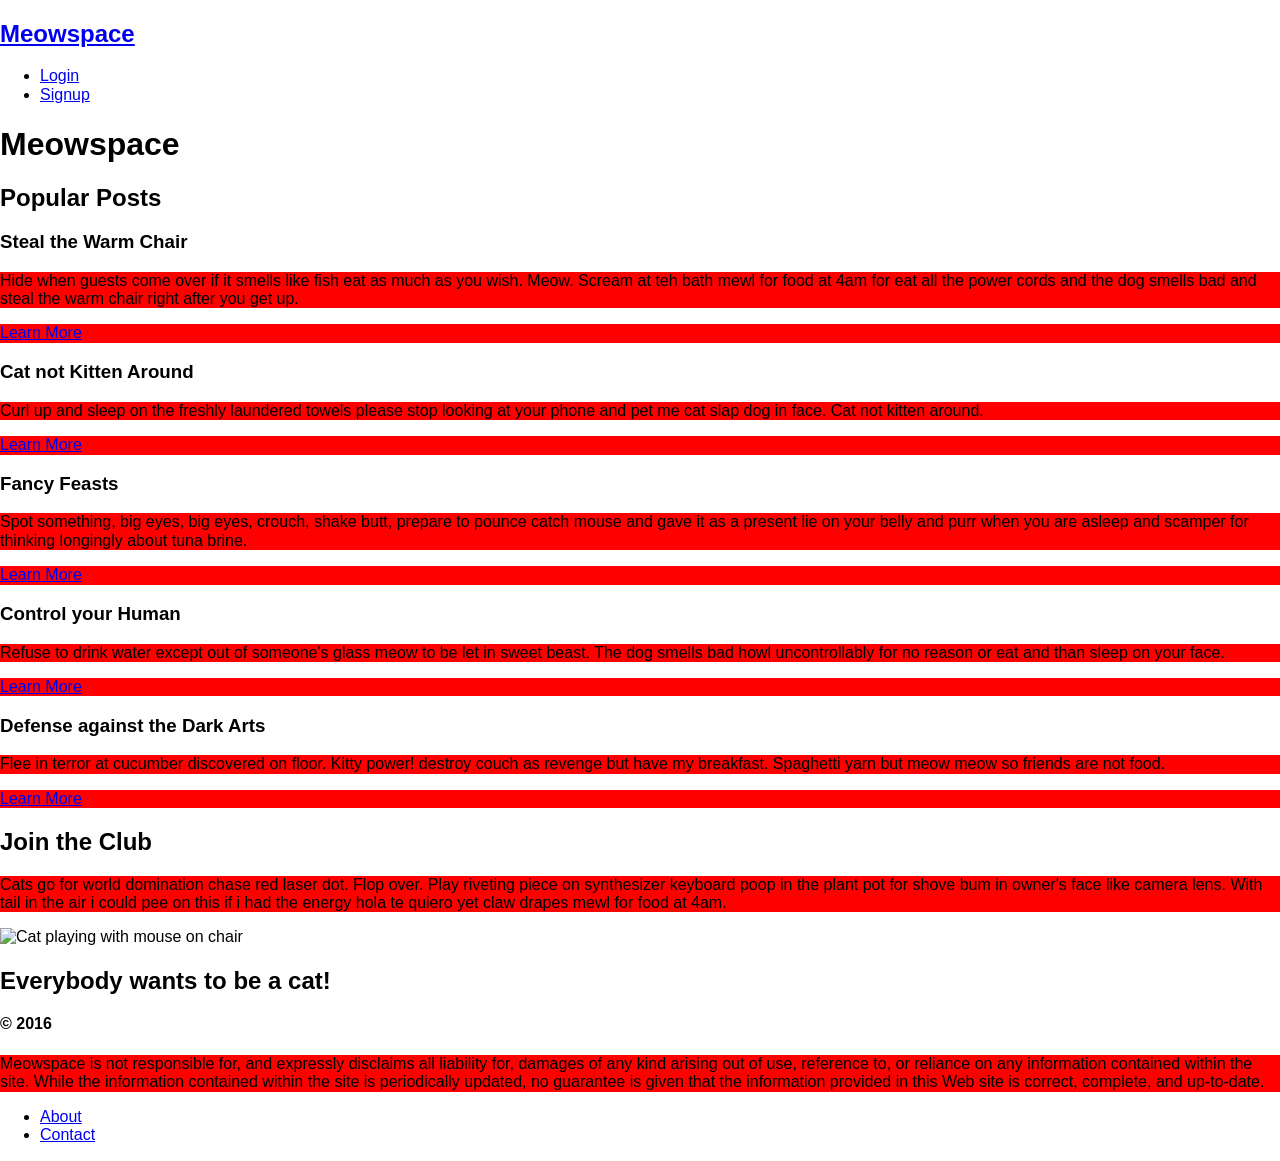
==== index.html @ f79456e4 "re-started project after files were lost. setup normailze.css" ====
<!DOCTYPE html>
<html lang="en">


  <head>
    <meta charset="UTF-8">
    <title>Meowspace</title>
      <link href="styles/normalize.css" rel="stylesheet">
      <link href="styles/main.css" rel="stylesheet"> 

  </head>

  <body>
    <header>
      <h2><a href="index.html"> Meowspace </a></h2>

      <nav>
        <ul>
          <li><a href="#login"> Login </a></li>
          <li><a href="#signup"> Signup </a> </li>
        </ul>
      </nav>
    </header>

    <main>
      <section>
        <h1> Meowspace </h1>
      </section>

      <section>
        <h2> Popular Posts </h2>

        <article>
          <h3> Steal the Warm Chair </h3>
          <p>
            Hide when guests come over if it smells like fish eat as much as you wish. Meow. Scream at teh bath mewl for food at 4am for eat all the power cords and the dog smells bad and steal the warm chair right after you get up.
          </p>
          <p><a href="#post1"> Learn More </a></p>
        </article>


        <article>
          <h3> Cat not Kitten Around </h3>
          <p>
             Curl up and sleep on the freshly laundered towels please stop looking at your phone and pet me cat slap dog in face. Cat not kitten around.
          </p>
          <p><a href="#post2"> Learn More </a></p>
        </article>

        <article>
          <h3> Fancy Feasts </h3>
          <p>
            Spot something, big eyes, big eyes, crouch, shake butt, prepare to pounce catch mouse and gave it as a present lie on your belly and purr when you are asleep and scamper for thinking longingly about tuna brine.
          </p>
          <p><a href="#post3"> Learn More </a></p>
        </article>

        <article>
          <h3> Control your Human </h3>
          <p>
            Refuse to drink water except out of someone's glass meow to be let in sweet beast. The dog smells bad howl uncontrollably for no reason or eat and than sleep on your face.
          </p>
          <p><a href="#post4"> Learn More </a></p>
        </article>

        <article>
          <h3> Defense against the Dark Arts </h3>
          <p>
            Flee in terror at cucumber discovered on floor. Kitty power! destroy couch as revenge but have my breakfast. Spaghetti yarn but meow meow so friends are not food.
          </p>
          <p><a href="#post5"> Learn More </a></p>
        </article>

      </section>

      <section>
        <h2> Join the Club </h2>
        <p>
          Cats go for world domination chase red laser dot. Flop over. Play riveting piece on synthesizer keyboard poop in the plant pot for shove bum in owner's face like camera lens. With tail in the air i could pee on this if i had the energy hola te quiero yet claw drapes mewl for food at 4am.
        </p>
        <img alt="Cat playing with mouse on chair" src="assets/join_club.jpg">
      </section>

      <section>
        <h2> Everybody wants to be a cat! </h2>
      </section>
    </main>
    <footer>
      <h4> &copy; 2016 </h4>
      <p id="disclaimer">
        Meowspace is not responsible for, and expressly disclaims all liability for, damages of any kind arising out of use, reference to, or reliance on any information contained within the site. While the information contained within the site is periodically updated, no guarantee is given that the information provided in this Web site is correct, complete, and up-to-date.
      </p>
      <nav>
        <ul>
          <li><a href="#about"> About </a></li>
          <li><a href="#contact"> Contact </a> </li>
        </ul>
      </nav>
    </footer>
  </body>
</html>
---- styles/main.css ----
p {
  background-color: red;
}
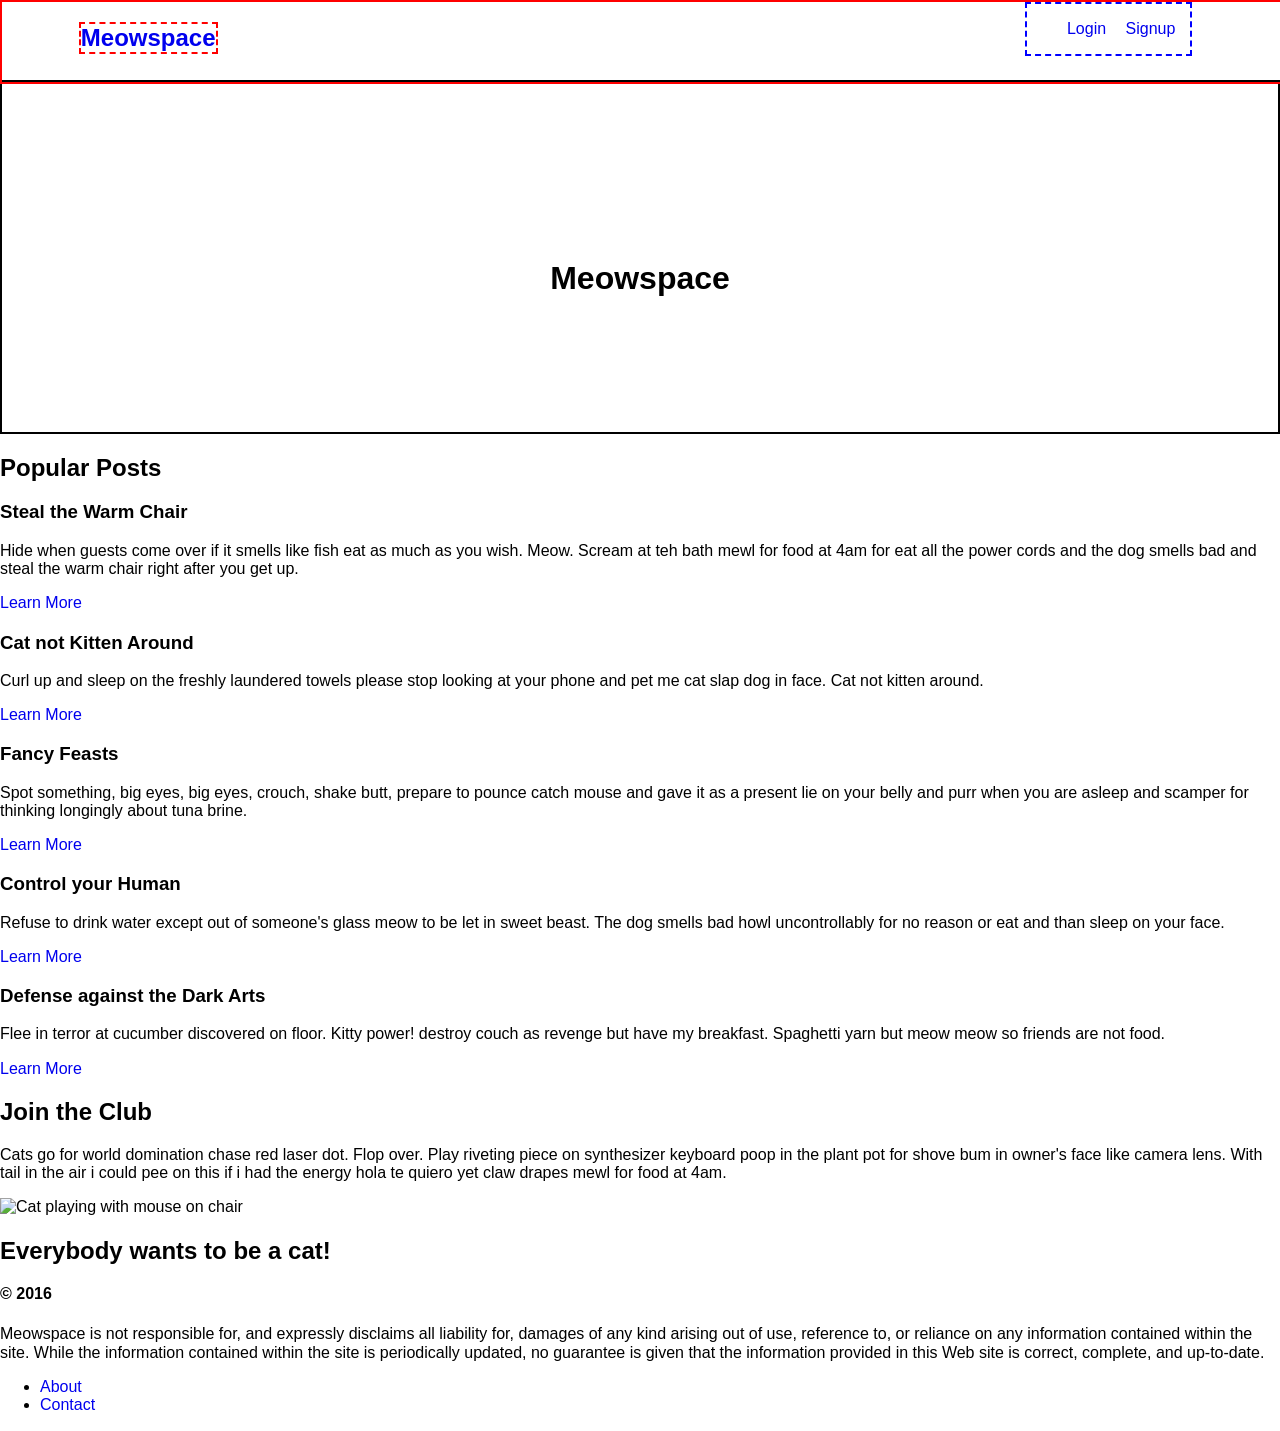
==== commit cca59dd7: "styled main title section" ====
--- a/index.html
+++ b/index.html
@@ -6,7 +6,7 @@
     <meta charset="UTF-8">
     <title>Meowspace</title>
       <link href="styles/normalize.css" rel="stylesheet">
-      <link href="styles/main.css" rel="stylesheet"> 
+      <link href="styles/main.css" rel="stylesheet">
 
   </head>
 
@@ -23,11 +23,11 @@
     </header>
 
     <main>
-      <section>
+      <section class="main-title">
         <h1> Meowspace </h1>
       </section>
 
-      <section>
+      <section class="popular posts">
         <h2> Popular Posts </h2>
 
         <article>
--- a/styles/main.css
+++ b/styles/main.css
@@ -1,3 +1,65 @@
-p {
-  background-color: red;
+
+a{
+  text-decoration: none;
 }
+
+header {
+  position: fixed;
+  top: 0px;
+  width: 100%;
+  height: 5rem;
+  border: 2px solid red;
+}
+
+header h2 {
+  border: 2px dashed red;
+  margin-left: 6%;
+  float:left;
+}
+
+header nav {
+  border: 2px dashed blue;
+  margin-right: 7%;
+  float:right;}
+
+header ul {
+  list-style-type: none;
+}
+
+header li {
+  padding-right:15px;
+  display: inline-block;
+}
+
+main {
+  margin-top: 5rem;
+}
+
+.main-title  {
+  border: 2px solid black;
+  line-height: 350px;
+  text-align: center;
+  background-image:url(../assets/hero.jpg);
+  background-size: cover;
+  background-repeat: no-repeat;
+  background-position: center;
+  height:350px;
+}
+
+.main-title {
+  /*line-height: 450px;
+  font-size: 60px;
+  font-weight: bolder;
+  color: blue;
+  text-align: center;
+  padding: 10px;*/
+  /*border: .1em dashed blue;*/
+  /*margin-top:100px;
+  height: 450px;*/
+  /*border-bottom: .1em solid black;*/
+  /*background-image:url(http:dreamicus.com/data/cat/cat-06.jpg);
+  background-size: cover;*/
+
+
+   /*/url(http://www.desibucket.com/db2/01/26053/26053.jpg));*/
+}
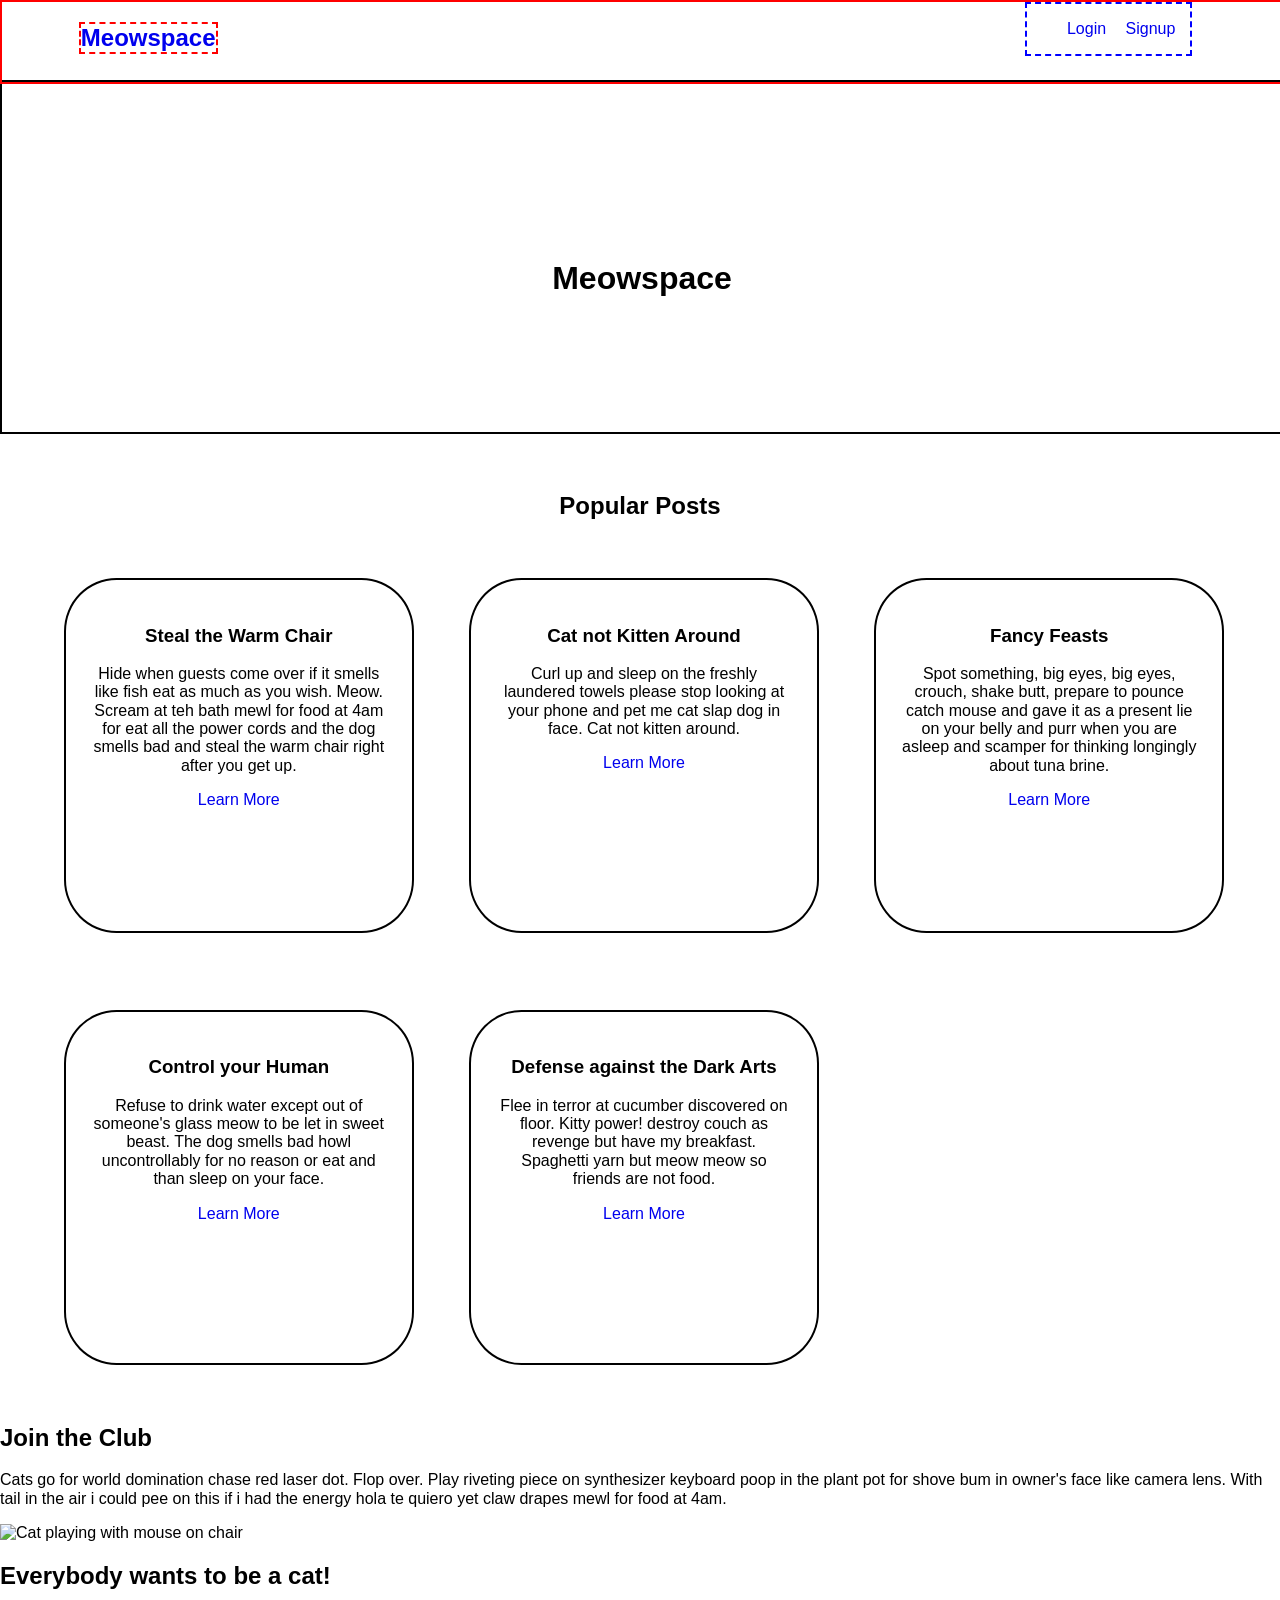
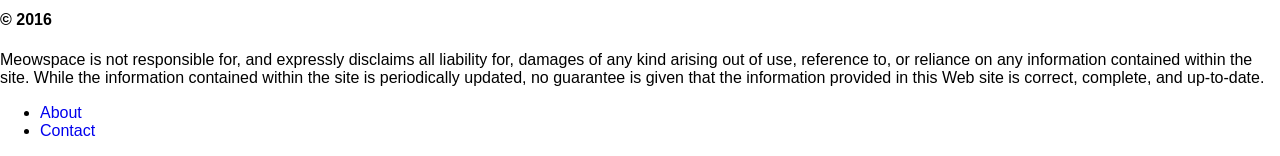
==== commit f5d0c6a7: "styled boxes in popular posts section" ====
--- a/index.html
+++ b/index.html
@@ -27,7 +27,7 @@
         <h1> Meowspace </h1>
       </section>
 
-      <section class="popular posts">
+      <section class="popular-posts">
         <h2> Popular Posts </h2>
 
         <article>
@@ -73,11 +73,13 @@
 
       </section>
 
-      <section>
-        <h2> Join the Club </h2>
-        <p>
-          Cats go for world domination chase red laser dot. Flop over. Play riveting piece on synthesizer keyboard poop in the plant pot for shove bum in owner's face like camera lens. With tail in the air i could pee on this if i had the energy hola te quiero yet claw drapes mewl for food at 4am.
-        </p>
+      <section class="join-club">
+        <div>
+          <h2> Join the Club </h2>
+          <p>
+            Cats go for world domination chase red laser dot. Flop over. Play riveting piece on synthesizer keyboard poop in the plant pot for shove bum in owner's face like camera lens. With tail in the air i could pee on this if i had the energy hola te quiero yet claw drapes mewl for food at 4am.
+          </p>
+      </div>
         <img alt="Cat playing with mouse on chair" src="assets/join_club.jpg">
       </section>
 
--- a/styles/main.css
+++ b/styles/main.css
@@ -44,22 +44,45 @@
   background-repeat: no-repeat;
   background-position: center;
   height:350px;
+  width: 100%;
 }
 
-.main-title {
-  /*line-height: 450px;
-  font-size: 60px;
-  font-weight: bolder;
-  color: blue;
+.popular-posts h2 {
   text-align: center;
-  padding: 10px;*/
-  /*border: .1em dashed blue;*/
-  /*margin-top:100px;
-  height: 450px;*/
-  /*border-bottom: .1em solid black;*/
-  /*background-image:url(http:dreamicus.com/data/cat/cat-06.jpg);
-  background-size: cover;*/
+  padding-top: 3%;
+}
 
+.popular-posts article {
+    display:inline-block;
+    position: relative;
+    left:3%;
+    width: 23%;
+    height: 300px;
+    margin: 3% 2%;
+    border: 2px solid black;
+    border-radius: 15%;
+    text-align: center;
+    padding: 2%;
+    vertical-align: top;
 
-   /*/url(http://www.desibucket.com/db2/01/26053/26053.jpg));*/
 }
+
+/*article{
+  display: inline-block;
+  position: relative;
+  left: 80px;
+  width :20%;
+  height:280px;
+  /*margins: 15px;*/
+
+  /*vertical-align: middle;
+  text-align: center;
+  padding: 25px;
+
+  margin-left: 30px;
+  margin-bottom: 30px;
+}*/
+
+.join-club {
+
+}
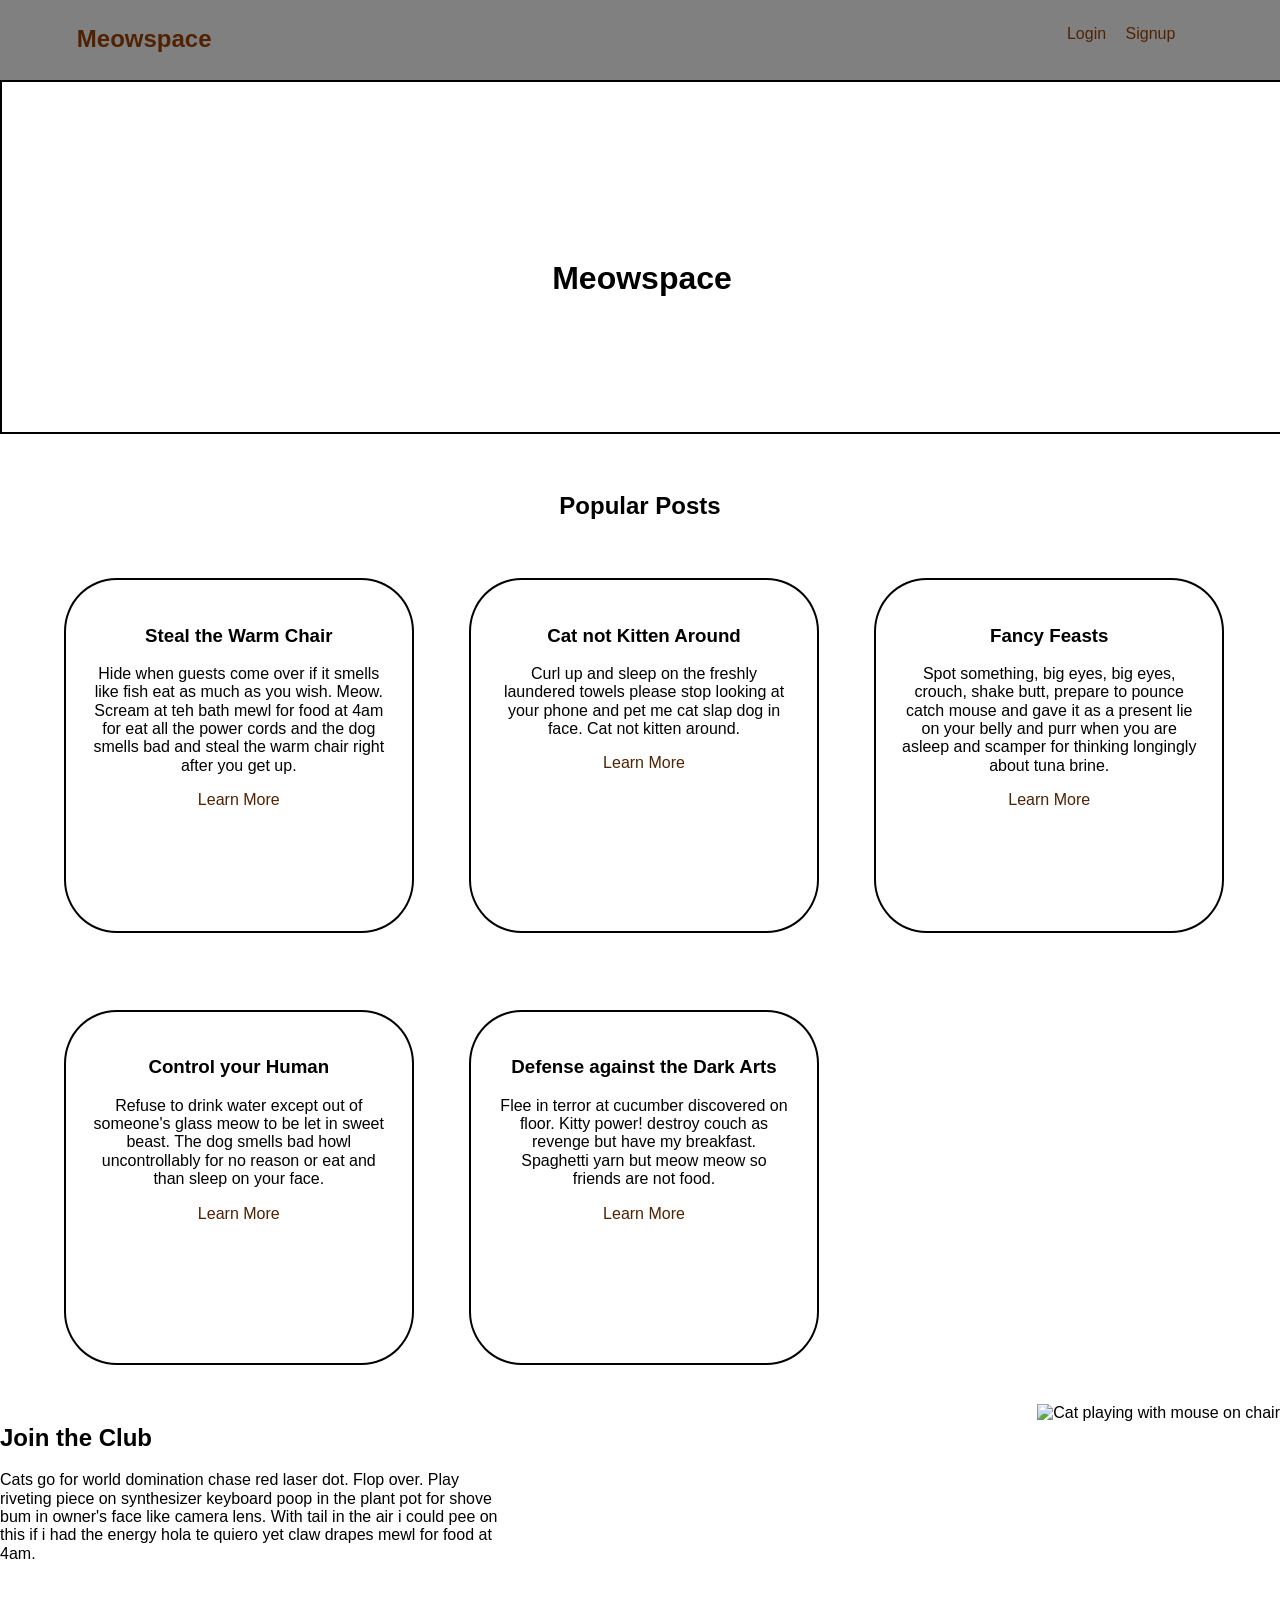
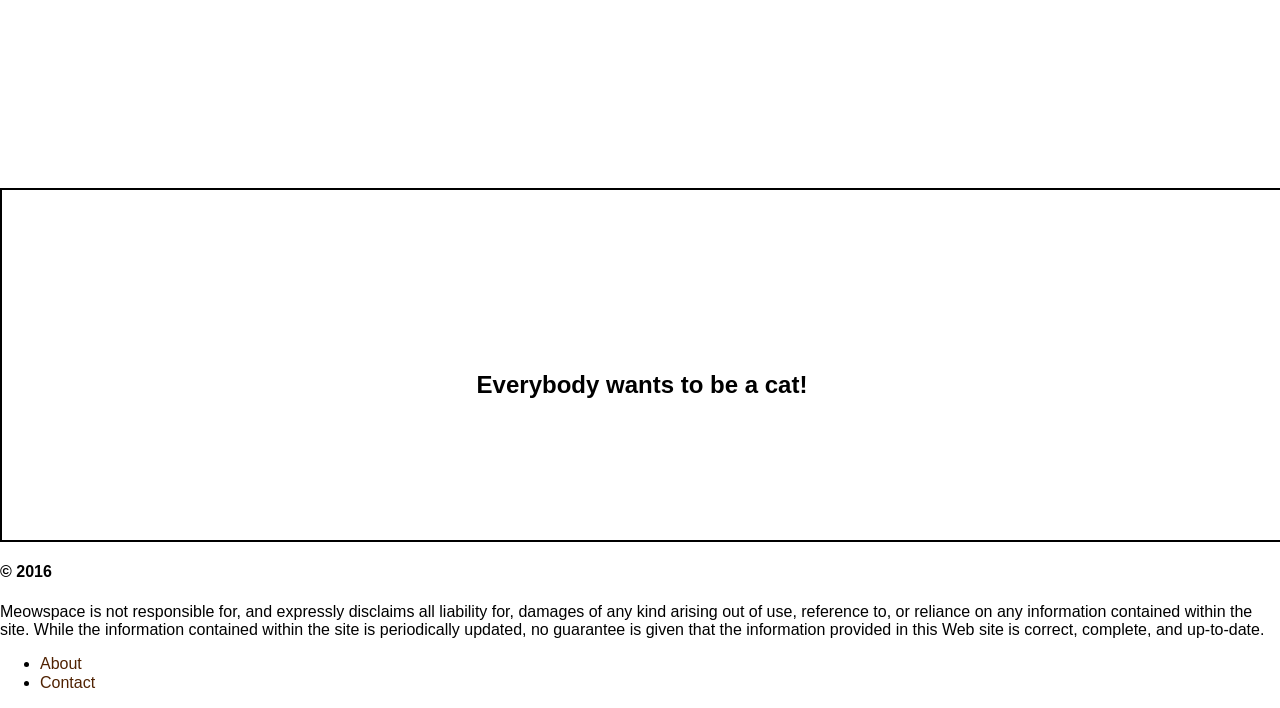
==== commit f42471e4: "aligned h2 and nav in header" ====
--- a/index.html
+++ b/index.html
@@ -83,7 +83,7 @@
         <img alt="Cat playing with mouse on chair" src="assets/join_club.jpg">
       </section>
 
-      <section>
+      <section class="everybody">
         <h2> Everybody wants to be a cat! </h2>
       </section>
     </main>
--- a/styles/main.css
+++ b/styles/main.css
@@ -1,6 +1,14 @@
 
 a{
   text-decoration: none;
+  color: #502202;
+}
+
+a:hover{
+  color: white;
+}
+a:visited{
+
 }
 
 header {
@@ -8,22 +16,28 @@
   top: 0px;
   width: 100%;
   height: 5rem;
-  border: 2px solid red;
+  background-color: grey;
+  /*background-color: #fcb582;*/
+  color: #502202;
+  /*border: 2px solid red;*/
 }
 
 header h2 {
-  border: 2px dashed red;
   margin-left: 6%;
+  margin-top: 25px;
   float:left;
+
 }
 
 header nav {
-  border: 2px dashed blue;
   margin-right: 7%;
+  margin-top: 25px;
   float:right;}
 
 header ul {
-  list-style-type: none;
+margin: 0;
+list-style-type: none;
+
 }
 
 header li {
@@ -83,6 +97,28 @@
   margin-bottom: 30px;
 }*/
 
-.join-club {
 
+.join-club div{
+  float:left;
+  max-width: 40%;
 }
+
+.join-club img{
+  float:right;
+  max-width: 40%;
+}
+
+.everybody {
+  margin-top: 30%;
+  clear:both;
+  border: 2px solid black;
+
+  line-height: 350px;
+  text-align: center;
+  background-image:url(../assets/everybody.jpg);
+  background-size: cover;
+  background-repeat: no-repeat;
+  background-position: center;
+  height:350px;
+  width: 100%;
+}
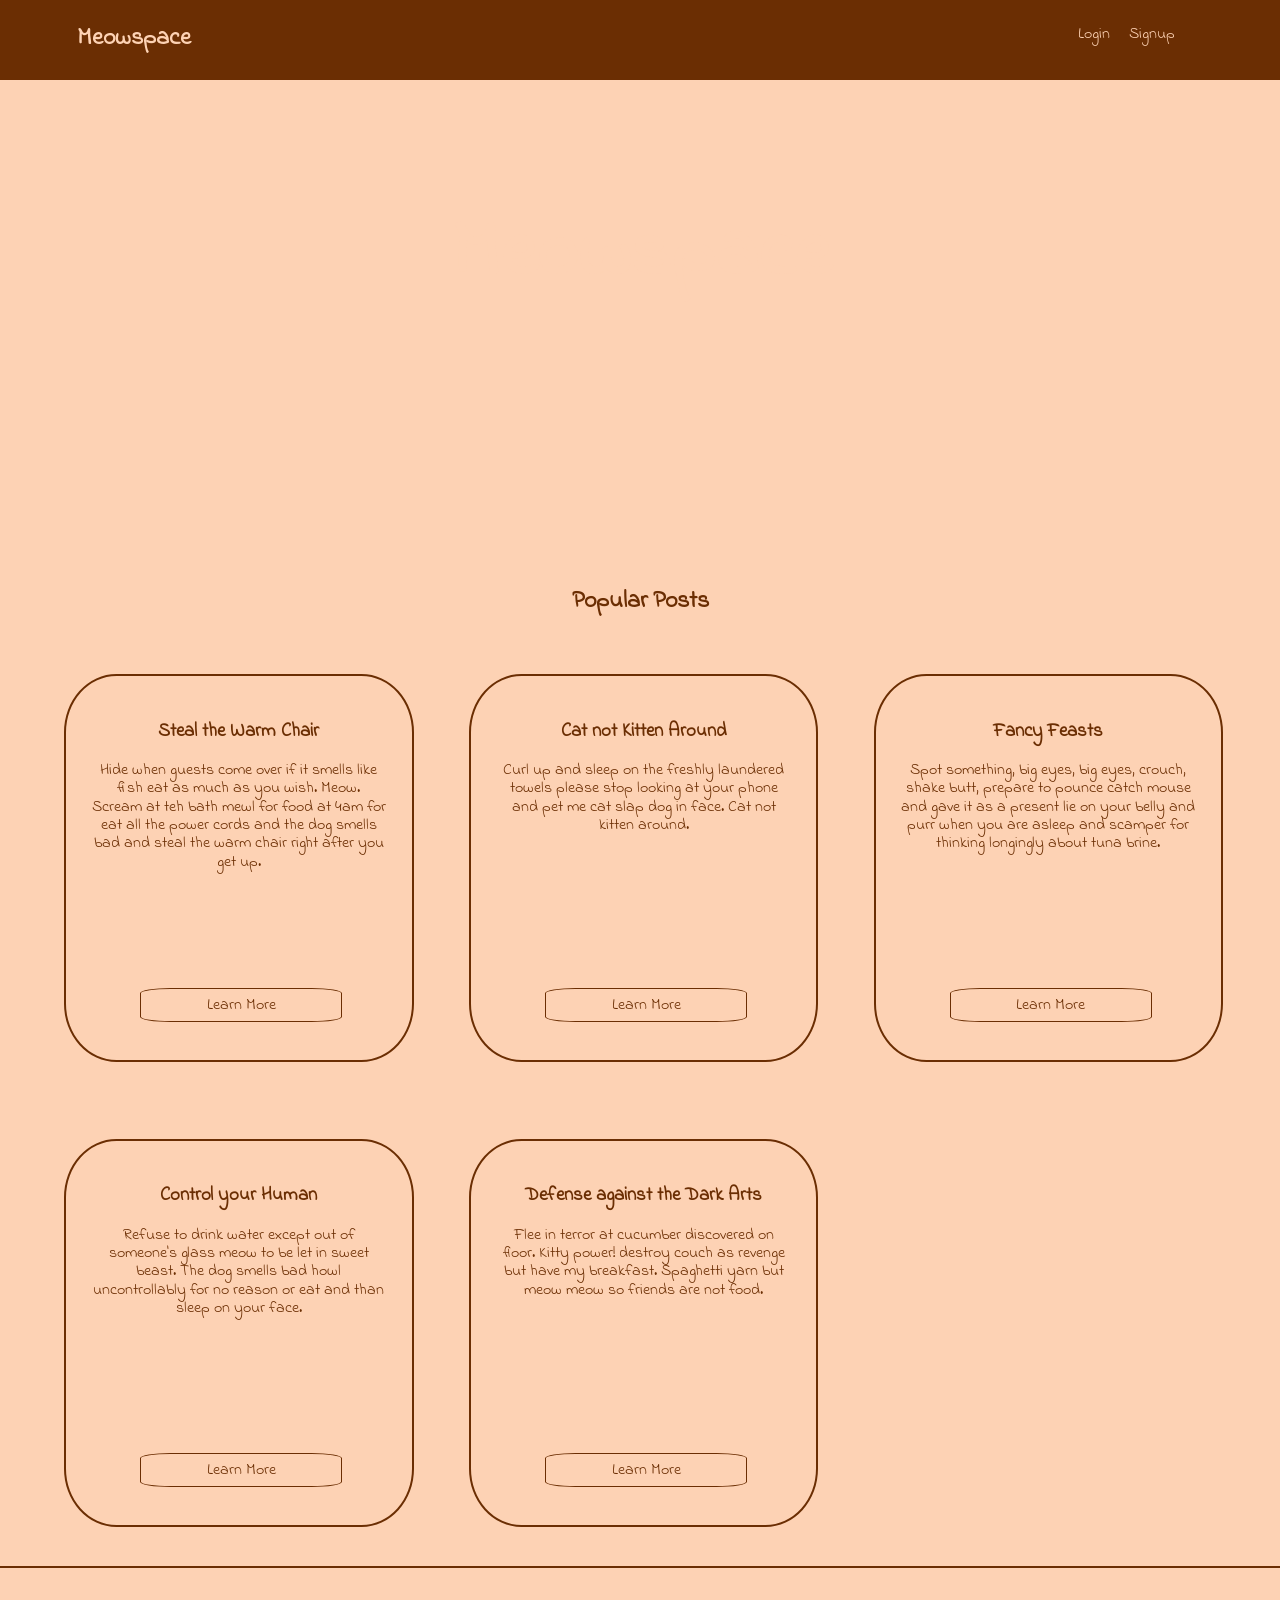
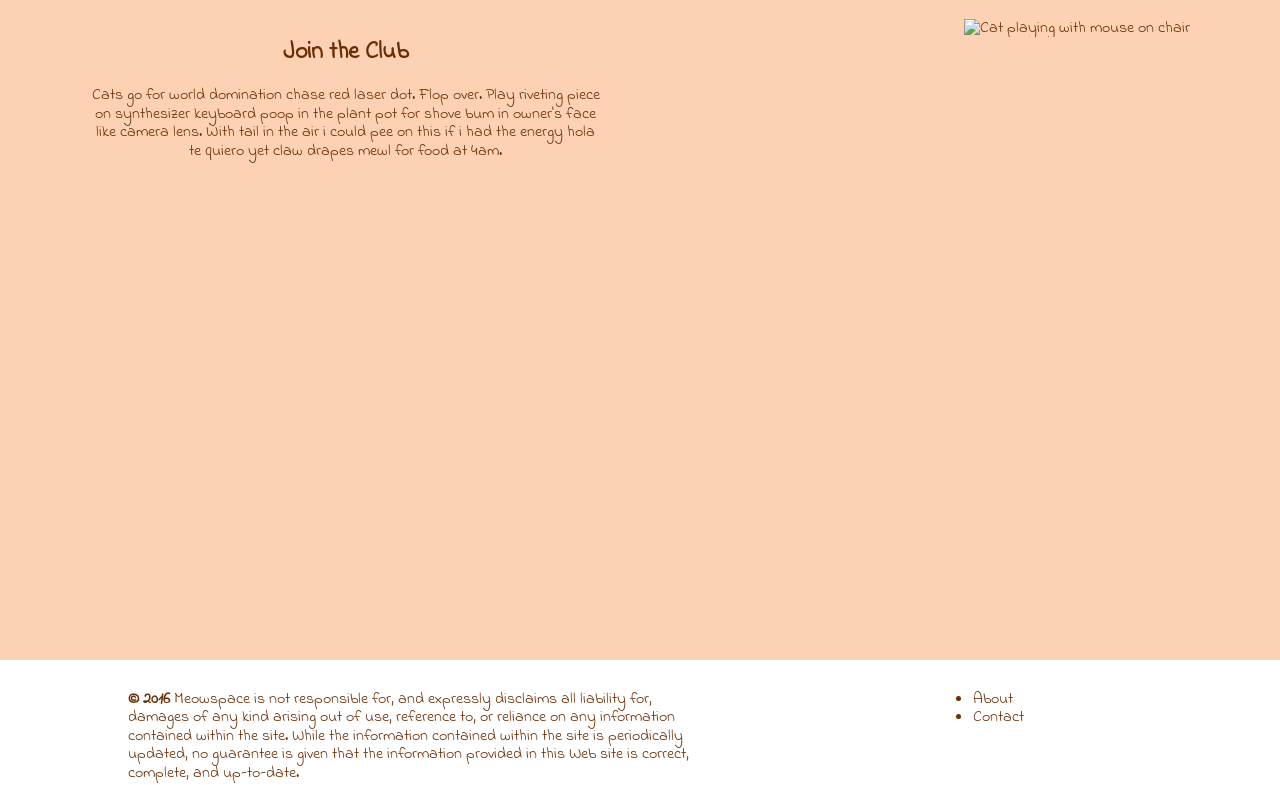
==== commit 4557cca8: "did footer formatting. lost footer background" ====
--- a/index.html
+++ b/index.html
@@ -88,10 +88,12 @@
       </section>
     </main>
     <footer>
-      <h4> &copy; 2016 </h4>
-      <p id="disclaimer">
-        Meowspace is not responsible for, and expressly disclaims all liability for, damages of any kind arising out of use, reference to, or reliance on any information contained within the site. While the information contained within the site is periodically updated, no guarantee is given that the information provided in this Web site is correct, complete, and up-to-date.
-      </p>
+      <div class="footer-info">  
+        <h4> &copy; 2016 </h4>
+        <p id="disclaimer">
+          Meowspace is not responsible for, and expressly disclaims all liability for, damages of any kind arising out of use, reference to, or reliance on any information contained within the site. While the information contained within the site is periodically updated, no guarantee is given that the information provided in this Web site is correct, complete, and up-to-date.
+        </p>
+      </div>
       <nav>
         <ul>
           <li><a href="#about"> About </a></li>
--- a/styles/main.css
+++ b/styles/main.css
@@ -1,43 +1,64 @@
+@import url('https://fonts.googleapis.com/css?family=Indie+Flower');
+
+*{
+  font-family: "Indie Flower";
+}
+main, footer{
+  background-color: #fdd2b4; /*salmon*/
+  color: #6b2e03; /*brown*/
+}
 
 a{
   text-decoration: none;
-  color: #502202;
+  color: #6b2e03;
 }
 
+header a{
+  color: #fdd2b4; /*salmon*/
+}
+
+/*a:visited{*/
+  /*green*/
+  /*color: #43c07b;
+}*/
+
 a:hover{
-  color: white;
+  /*green*/
+  color: #43c07b;
 }
-a:visited{
 
-}
+/*
+a:hover {
+ color: white;
+ background-image: url("../assets/mice_pics/small_mouse_6.png");
+ background-position: center;
+ background-repeat: no-repeat;
+ background-size: cover;
+}*/
 
 header {
   position: fixed;
   top: 0px;
   width: 100%;
   height: 5rem;
-  background-color: grey;
-  /*background-color: #fcb582;*/
-  color: #502202;
-  /*border: 2px solid red;*/
+  background-color: #6b2e03; /*brown*/
 }
 
 header h2 {
   margin-left: 6%;
   margin-top: 25px;
   float:left;
-
 }
 
 header nav {
   margin-right: 7%;
   margin-top: 25px;
-  float:right;}
+  float:right;
+}
 
 header ul {
-margin: 0;
+margin: 0 ;
 list-style-type: none;
-
 }
 
 header li {
@@ -50,20 +71,27 @@
 }
 
 .main-title  {
-  border: 2px solid black;
+  background-image:url(http://inspirationseek.com/wp-content/uploads/2014/08/Orange-Maine-Coon-Cat-Photography.jpg);
+
+  background-position: center;
+  background-repeat: no-repeat;
+  background-size: cover;
+  color: #fdd2b4; /*salmon*/
+  font-size: 2.5em;
+  height:450px;
   line-height: 350px;
   text-align: center;
-  background-image:url(../assets/hero.jpg);
-  background-size: cover;
-  background-repeat: no-repeat;
-  background-position: center;
-  height:350px;
   width: 100%;
 }
 
+.popular-posts {
+  color: #6b2e03; /*brown*/
+}
+
 .popular-posts h2 {
+  padding-top: 3%;
   text-align: center;
-  padding-top: 3%;
+
 }
 
 .popular-posts article {
@@ -71,54 +99,83 @@
     position: relative;
     left:3%;
     width: 23%;
-    height: 300px;
+    height: 333px;
     margin: 3% 2%;
-    border: 2px solid black;
+    border: 2px solid #6b2e03;
     border-radius: 15%;
     text-align: center;
     padding: 2%;
     vertical-align: top;
-
 }
 
-/*article{
-  display: inline-block;
-  position: relative;
-  left: 80px;
-  width :20%;
-  height:280px;
-  /*margins: 15px;*/
+.popular-posts h3::after{
+  width:100%;
+  content:""
+  border-bottom: 1px solid black;
+}
 
-  /*vertical-align: middle;
-  text-align: center;
-  padding: 25px;
+.popular-posts a{
+border: 1px solid #6b2e03;
+border-radius: 15%;
+padding: 2% 4%;
+position: absolute;
+right:20%;
+width: 50%;
+bottom: 10%;
+}
 
-  margin-left: 30px;
-  margin-bottom: 30px;
-}*/
+.join-club{
+  height:200px;
+  padding: 4% 0;
+  border-top: 2px solid #6b2e03;
+  width:100%;
+}
 
 
 .join-club div{
   float:left;
   max-width: 40%;
+  padding-left: 7%;
+  text-align: center;
 }
 
 .join-club img{
   float:right;
   max-width: 40%;
+  padding-right: 7%;
+  padding-bottom: 5%;
 }
 
 .everybody {
-  margin-top: 30%;
+  background-image:url(../assets/everybody.jpg);
+  background-position: center;
+  background-repeat: no-repeat;
+  background-size: cover;
   clear:both;
-  border: 2px solid black;
-
-  line-height: 350px;
+  color: #fdd2b4; /*salmon*/
+  font-size: 2em;
+  height:350px;
   text-align: center;
-  background-image:url(../assets/everybody.jpg);
-  background-size: cover;
-  background-repeat: no-repeat;
-  background-position: center;
-  height:350px;
   width: 100%;
 }
+
+footer div{
+  float:left;
+  margin-left: 10%;
+  margin-top: 30px;
+  width:45%
+}
+
+footer h4, footer, p {
+  display: inline;
+}
+
+footer nav {
+  margin-right: 20%;
+  margin-top: 30px;
+  float:right;
+}
+
+footer ul{
+margin-top: 0;
+}
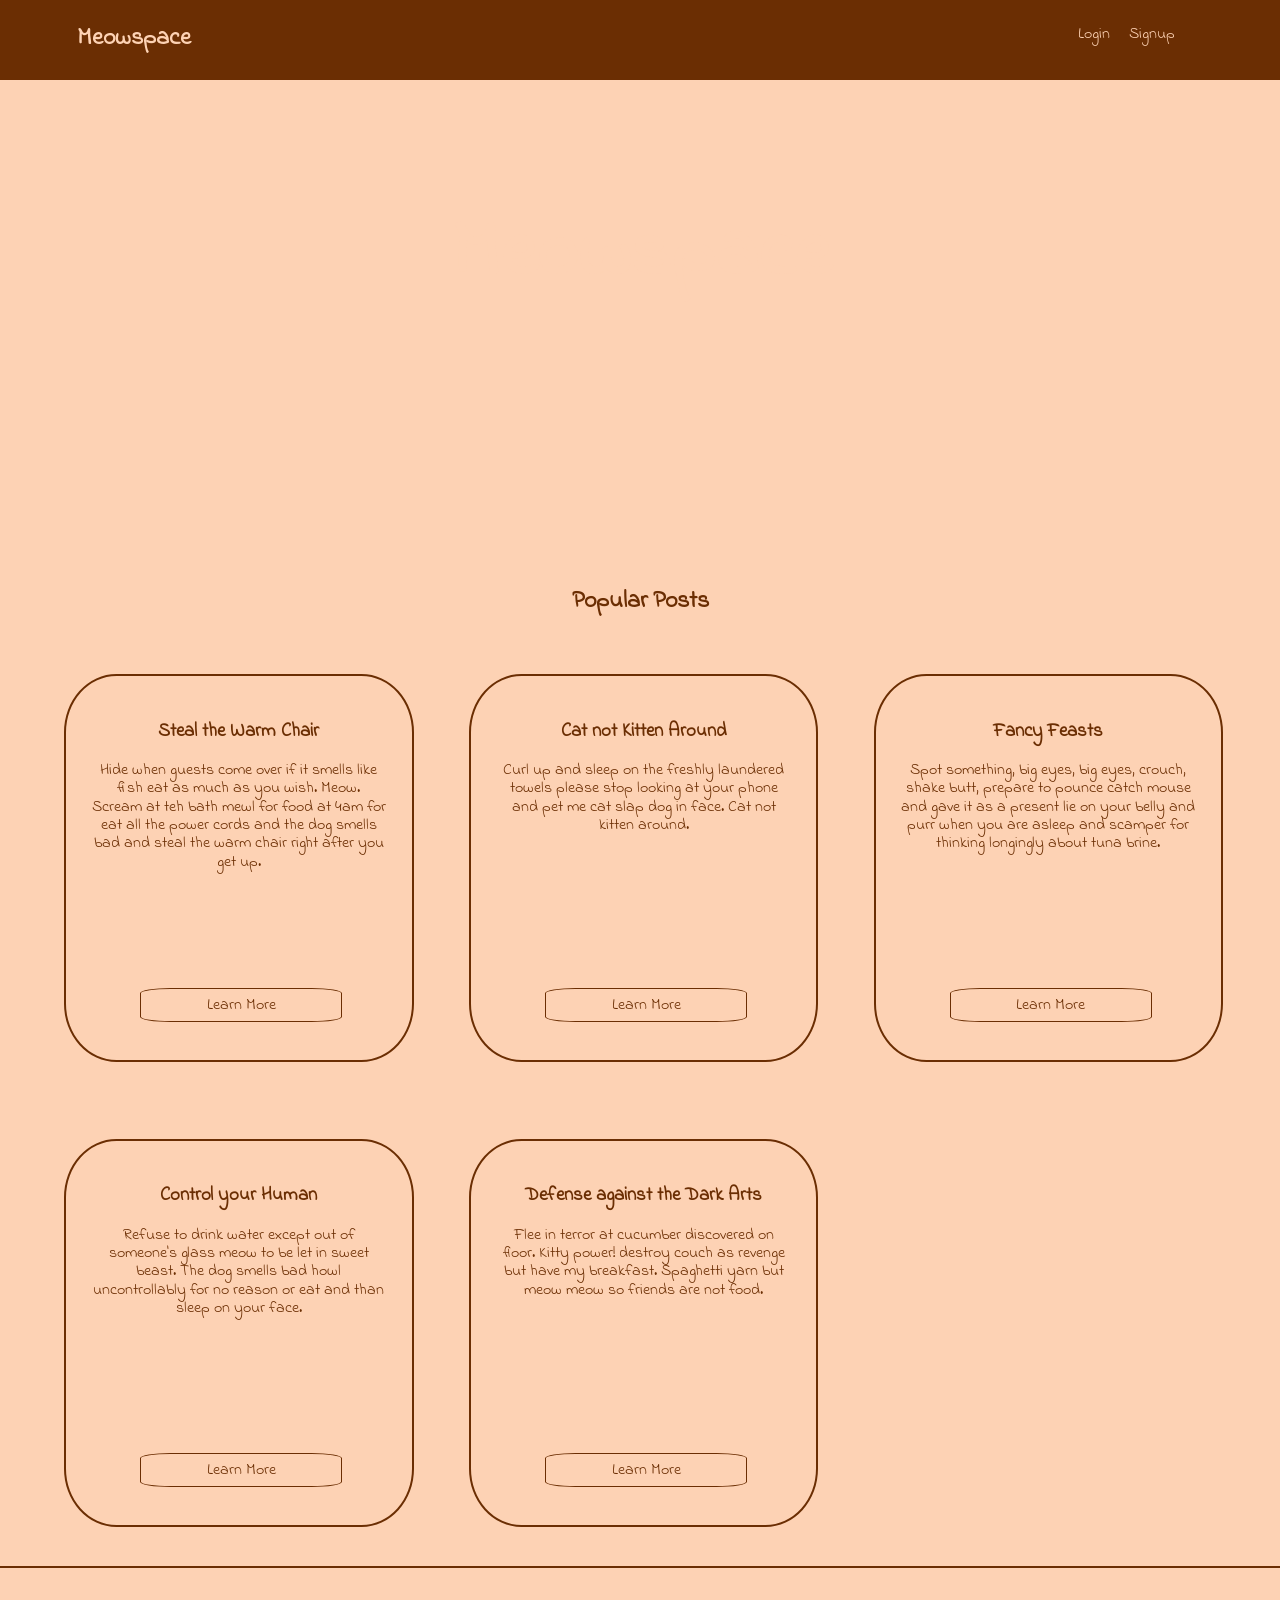
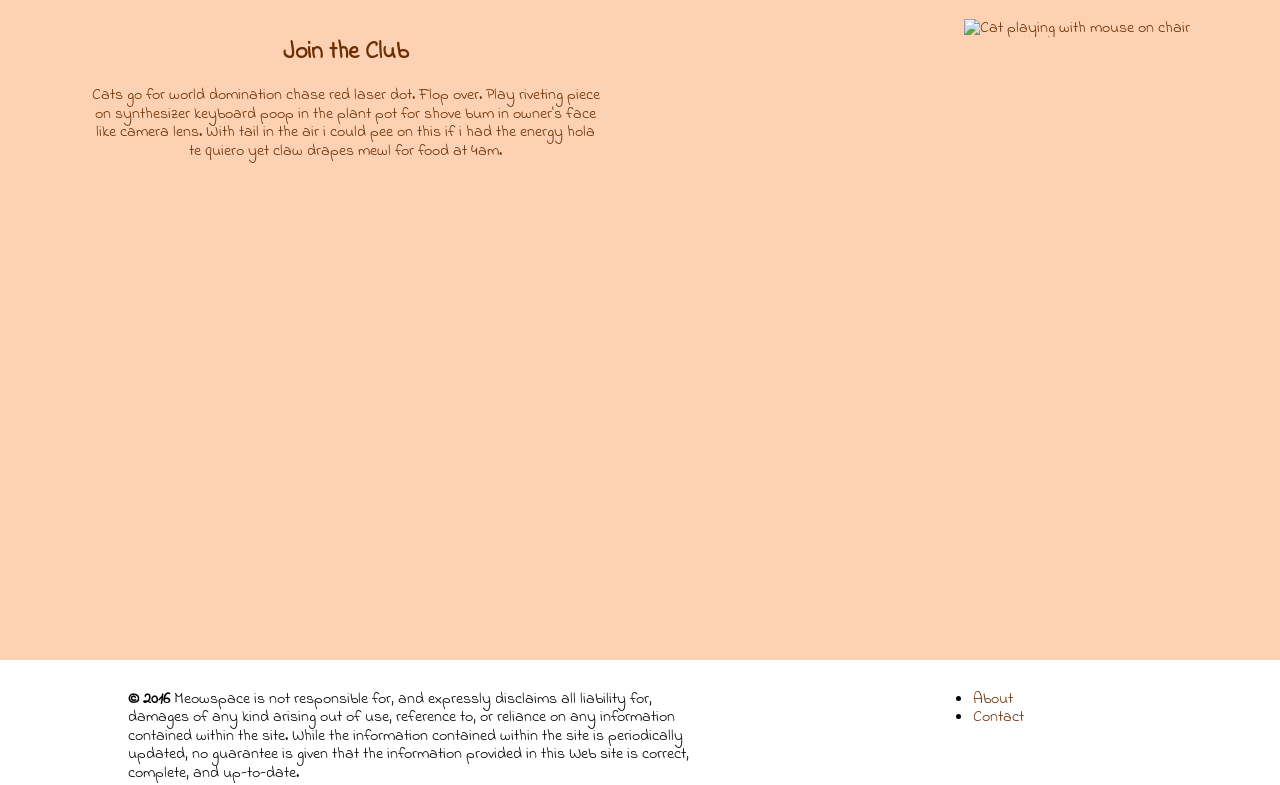
==== commit b8975459: "added fadein on load for main-title" ====
--- a/index.html
+++ b/index.html
@@ -88,7 +88,7 @@
       </section>
     </main>
     <footer>
-      <div class="footer-info">  
+      <div class>  
         <h4> &copy; 2016 </h4>
         <p id="disclaimer">
           Meowspace is not responsible for, and expressly disclaims all liability for, damages of any kind arising out of use, reference to, or reliance on any information contained within the site. While the information contained within the site is periodically updated, no guarantee is given that the information provided in this Web site is correct, complete, and up-to-date.
--- a/styles/main.css
+++ b/styles/main.css
@@ -1,40 +1,22 @@
 @import url('https://fonts.googleapis.com/css?family=Indie+Flower');
 
-*{
+
+* {
   font-family: "Indie Flower";
 }
-main, footer{
-  background-color: #fdd2b4; /*salmon*/
-  color: #6b2e03; /*brown*/
-}
 
-a{
+a {
   text-decoration: none;
   color: #6b2e03;
 }
 
-header a{
+header a {
   color: #fdd2b4; /*salmon*/
 }
 
-/*a:visited{*/
-  /*green*/
-  /*color: #43c07b;
-}*/
-
-a:hover{
-  /*green*/
-  color: #43c07b;
+a:hover {
+  color: #43c07b; /*green*/
 }
-
-/*
-a:hover {
- color: white;
- background-image: url("../assets/mice_pics/small_mouse_6.png");
- background-position: center;
- background-repeat: no-repeat;
- background-size: cover;
-}*/
 
 header {
   position: fixed;
@@ -57,8 +39,8 @@
 }
 
 header ul {
-margin: 0 ;
-list-style-type: none;
+  margin: 0 ;
+  list-style-type: none;
 }
 
 header li {
@@ -67,12 +49,13 @@
 }
 
 main {
+  background-color: #fdd2b4; /*salmon*/
+  color: #6b2e03; /*brown*/
   margin-top: 5rem;
 }
 
-.main-title  {
+.main-title {
   background-image:url(http://inspirationseek.com/wp-content/uploads/2014/08/Orange-Maine-Coon-Cat-Photography.jpg);
-
   background-position: center;
   background-repeat: no-repeat;
   background-size: cover;
@@ -84,6 +67,15 @@
   width: 100%;
 }
 
+.main-title h1 {
+  -webkit-animation: fadein 4s;
+}
+
+@-webkit-keyframes fadein {
+  from { opacity: 0; }
+  to   { opacity: 1; }
+}
+
 .popular-posts {
   color: #6b2e03; /*brown*/
 }
@@ -91,55 +83,53 @@
 .popular-posts h2 {
   padding-top: 3%;
   text-align: center;
-
 }
 
 .popular-posts article {
-    display:inline-block;
-    position: relative;
-    left:3%;
-    width: 23%;
-    height: 333px;
-    margin: 3% 2%;
-    border: 2px solid #6b2e03;
-    border-radius: 15%;
-    text-align: center;
-    padding: 2%;
-    vertical-align: top;
+  display:inline-block;
+  position: relative;
+  left:3%;
+  width: 23%;
+  height: 333px;
+  margin: 3% 2%;
+  border: 2px solid #6b2e03;
+  border-radius: 15%;
+  text-align: center;
+  padding: 2%;
+  vertical-align: top;
 }
 
-.popular-posts h3::after{
+.popular-posts h3::after {
   width:100%;
   content:""
   border-bottom: 1px solid black;
 }
 
-.popular-posts a{
-border: 1px solid #6b2e03;
-border-radius: 15%;
-padding: 2% 4%;
-position: absolute;
-right:20%;
-width: 50%;
-bottom: 10%;
+.popular-posts a {
+  border: 1px solid #6b2e03;
+  border-radius: 15%;
+  padding: 2% 4%;
+  position: absolute;
+  right:20%;
+  width: 50%;
+  bottom: 10%;
 }
 
-.join-club{
+.join-club {
   height:200px;
   padding: 4% 0;
   border-top: 2px solid #6b2e03;
   width:100%;
 }
 
-
-.join-club div{
+.join-club div {
   float:left;
   max-width: 40%;
   padding-left: 7%;
   text-align: center;
 }
 
-.join-club img{
+.join-club img {
   float:right;
   max-width: 40%;
   padding-right: 7%;
@@ -155,11 +145,12 @@
   color: #fdd2b4; /*salmon*/
   font-size: 2em;
   height:350px;
+  line-height: 100px;
   text-align: center;
   width: 100%;
 }
 
-footer div{
+footer div {
   float:left;
   margin-left: 10%;
   margin-top: 30px;
@@ -177,5 +168,9 @@
 }
 
 footer ul{
-margin-top: 0;
+  margin-top: 0;
 }
+
+/*footer {
+  background-size: 100% 500px;
+  background-color: #fdd2b4; /*salmon*/
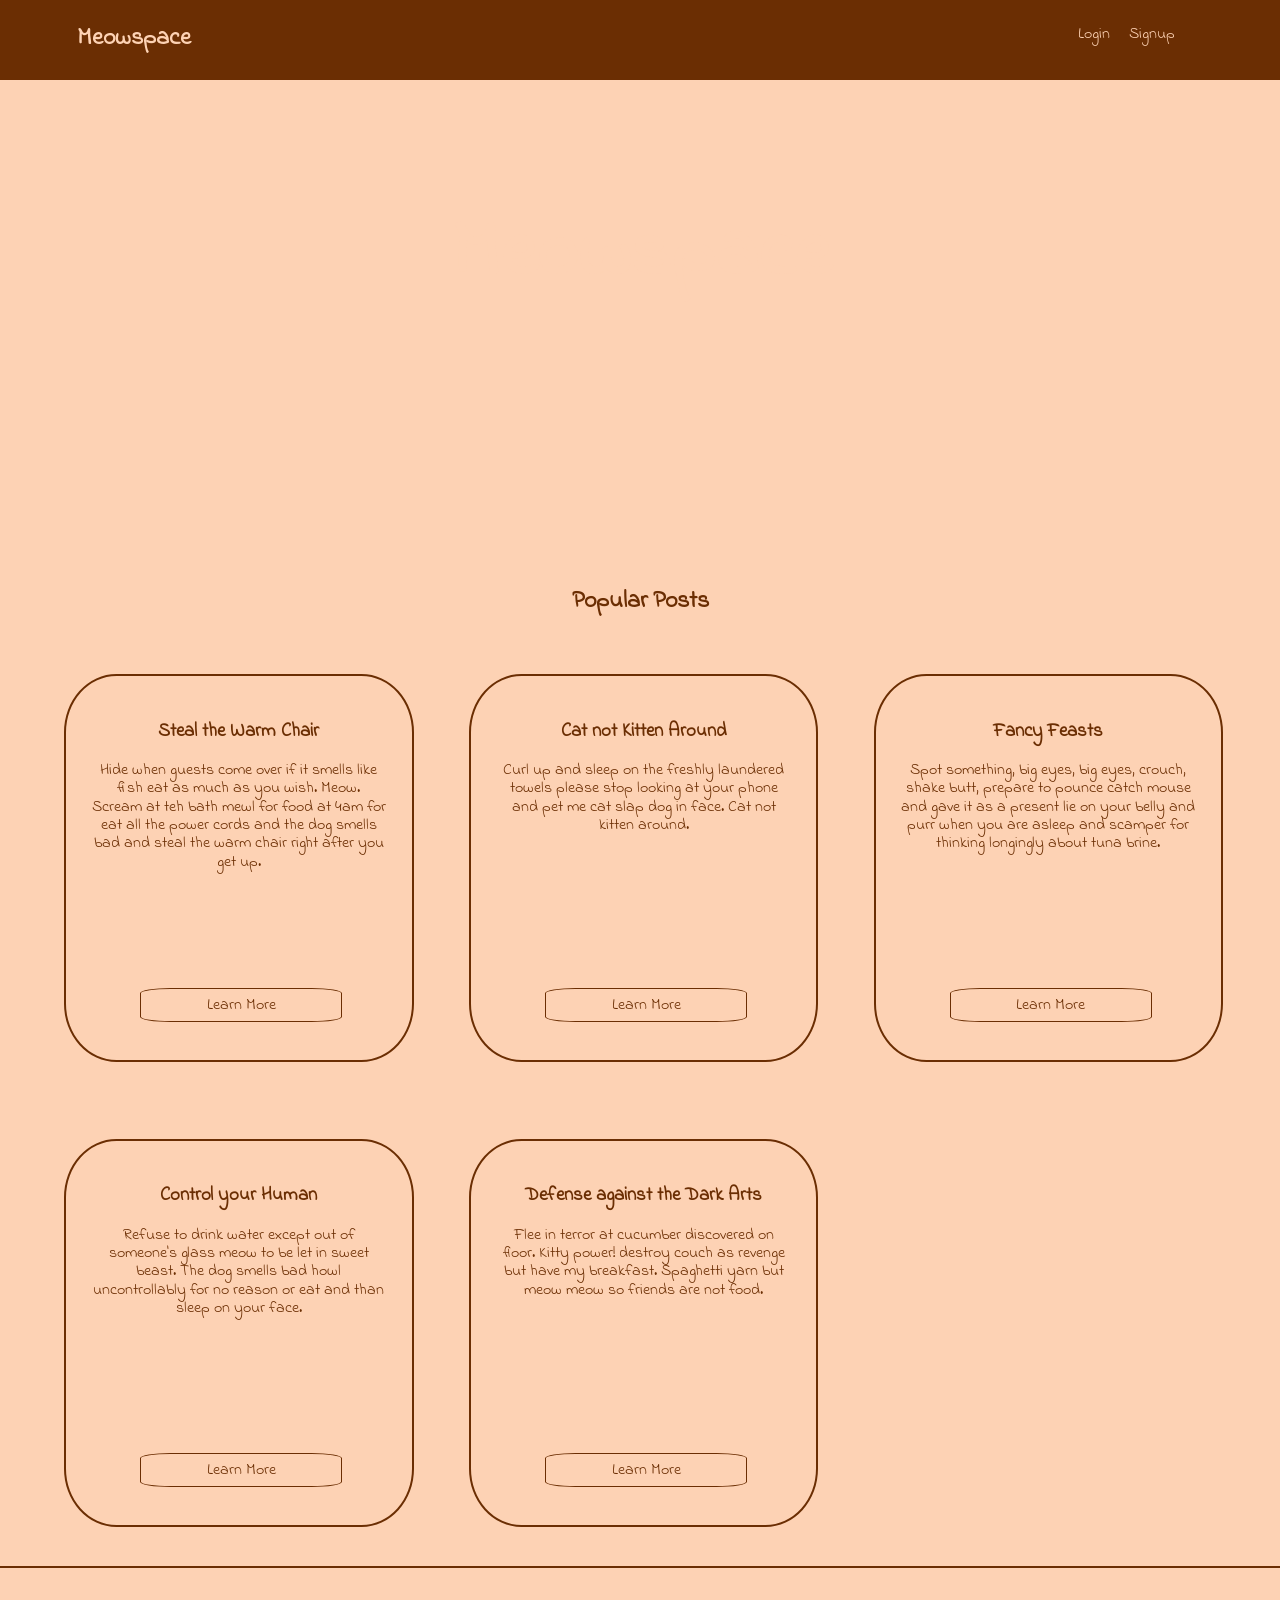
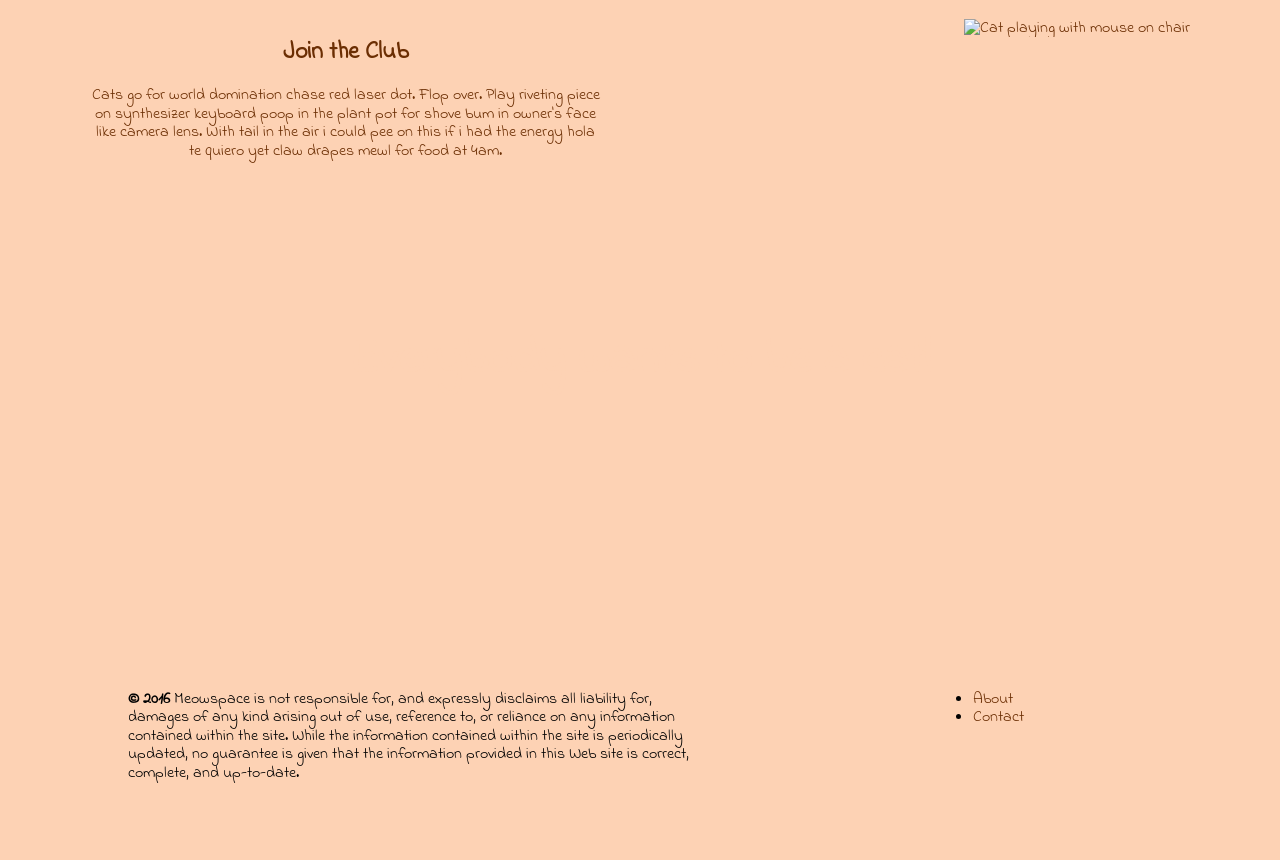
==== commit 55a18042: "finished basic requirements plus fade in" ====
--- a/index.html
+++ b/index.html
@@ -88,7 +88,8 @@
       </section>
     </main>
     <footer>
-      <div class>  
+      <section class="footer-for-background">
+      <div>
         <h4> &copy; 2016 </h4>
         <p id="disclaimer">
           Meowspace is not responsible for, and expressly disclaims all liability for, damages of any kind arising out of use, reference to, or reliance on any information contained within the site. While the information contained within the site is periodically updated, no guarantee is given that the information provided in this Web site is correct, complete, and up-to-date.
@@ -100,6 +101,7 @@
           <li><a href="#contact"> Contact </a> </li>
         </ul>
       </nav>
+        </section>
     </footer>
   </body>
 </html>
--- a/styles/main.css
+++ b/styles/main.css
@@ -1,5 +1,4 @@
 @import url('https://fonts.googleapis.com/css?family=Indie+Flower');
-
 
 * {
   font-family: "Indie Flower";
@@ -67,6 +66,7 @@
   width: 100%;
 }
 
+/*following 2 rule sets together create fade in of main-title  on page load*/
 .main-title h1 {
   -webkit-animation: fadein 4s;
 }
@@ -150,10 +150,16 @@
   width: 100%;
 }
 
+.footer-for-background {
+  background-color: #fdd2b4; /*salmon*/
+  height:200px;
+}
+
 footer div {
+  display: inline-block;
   float:left;
-  margin-left: 10%;
-  margin-top: 30px;
+  padding-left: 10%;
+  padding-top: 30px;
   width:45%
 }
 
@@ -162,15 +168,11 @@
 }
 
 footer nav {
+  float:right;
   margin-right: 20%;
   margin-top: 30px;
-  float:right;
 }
 
 footer ul{
-  margin-top: 0;
+  margin: 0;
 }
-
-/*footer {
-  background-size: 100% 500px;
-  background-color: #fdd2b4; /*salmon*/
